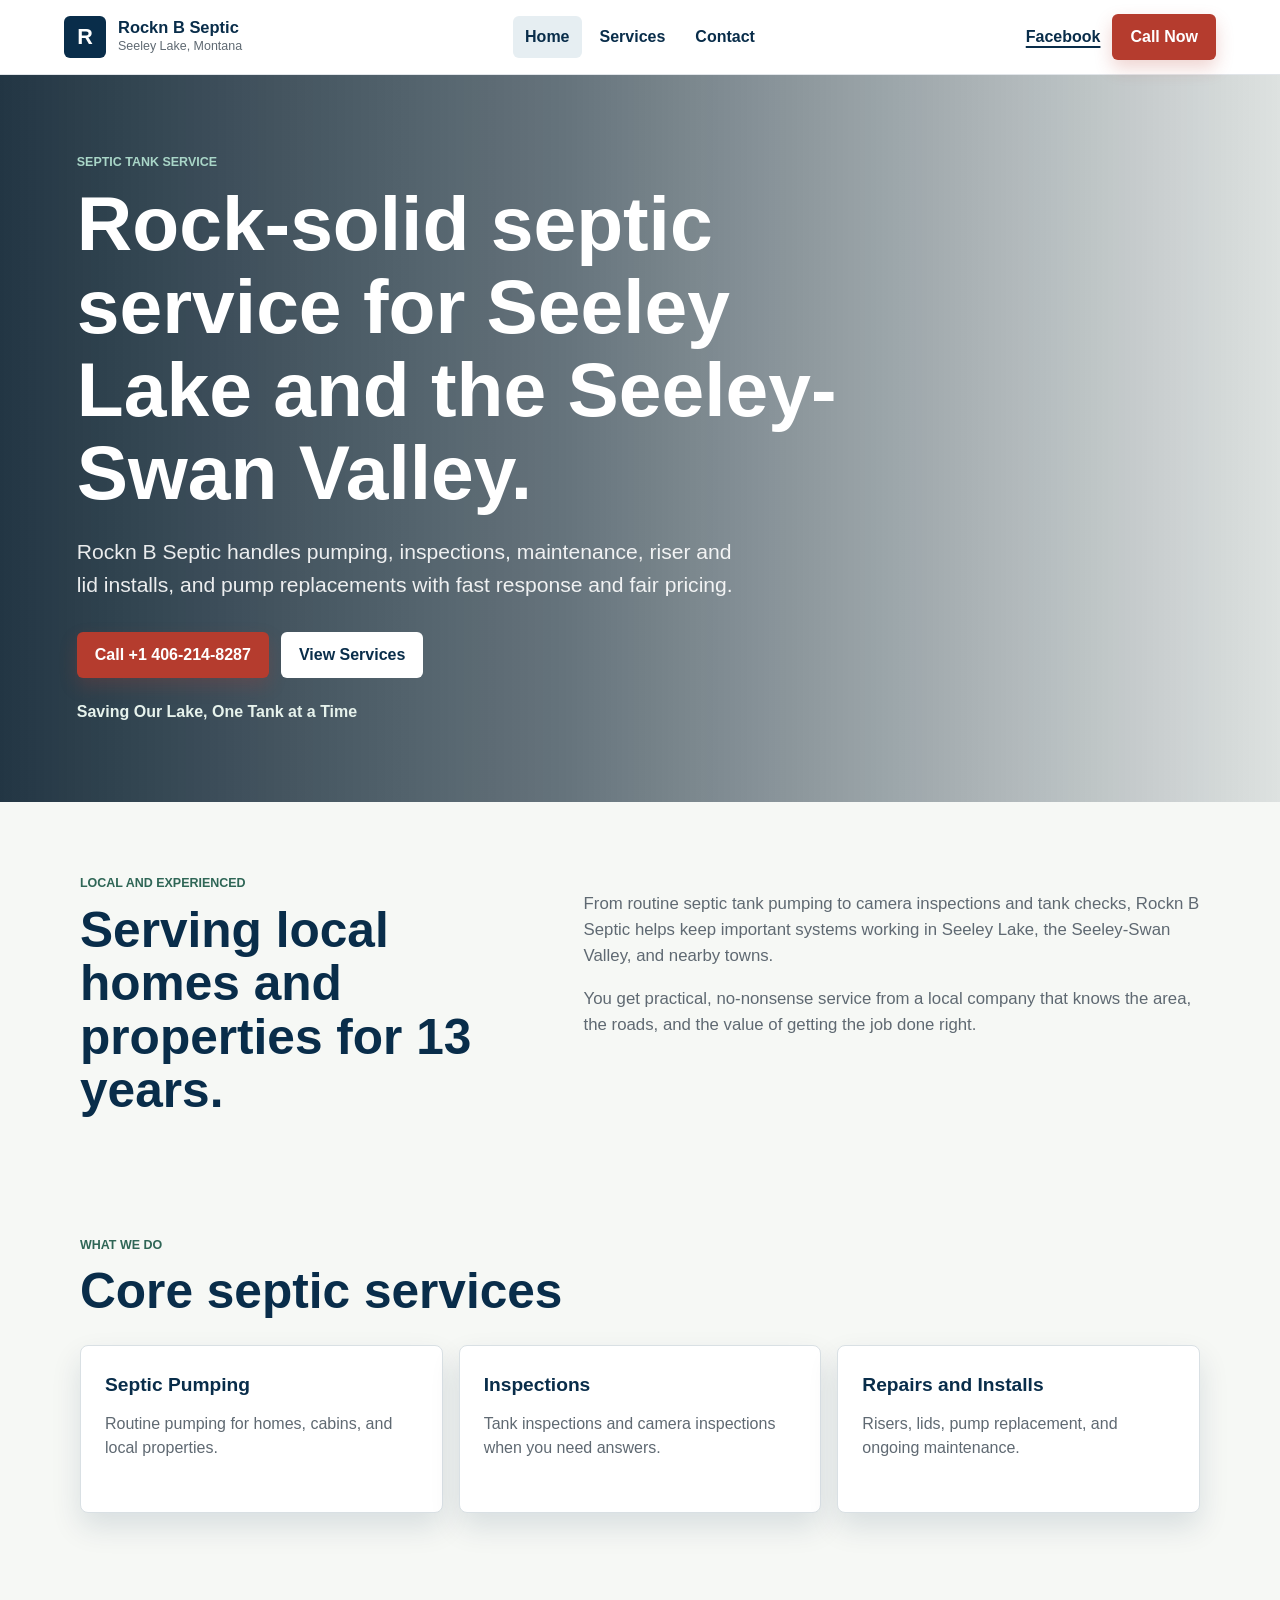
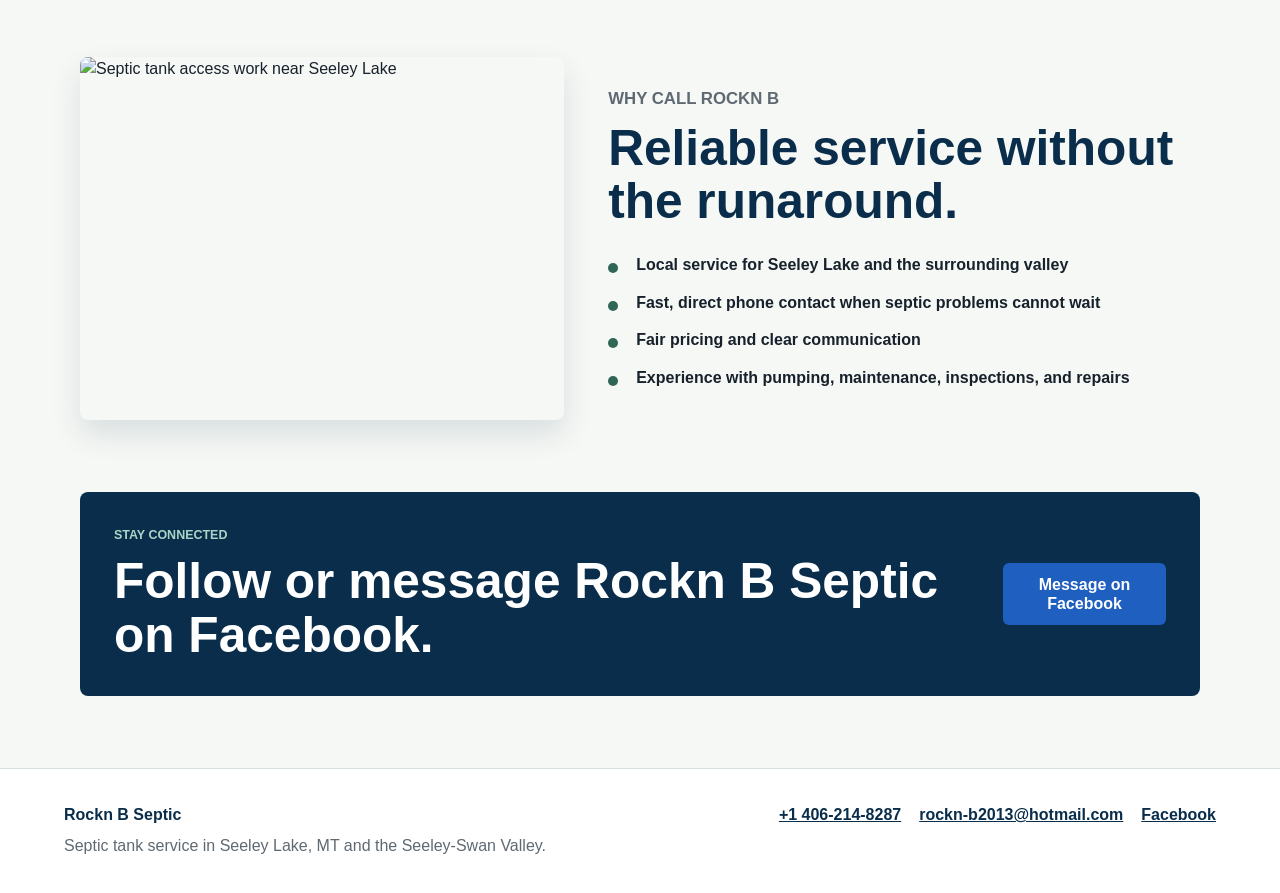
==== index.html @ ecf8ddfc "Add files via upload" ====
<!doctype html>
<html lang="en">
  <head>
    <meta charset="utf-8">
    <meta name="viewport" content="width=device-width, initial-scale=1">
    <meta
      name="description"
      content="Rockn B Septic provides septic tank pumping, inspections, maintenance, riser and lid installation, and pump replacement in Seeley Lake and the Seeley-Swan Valley."
    >
    <title>Rockn B Septic | Septic Tank Service in Seeley Lake, MT</title>
    <link rel="stylesheet" href="styles.css">
  </head>
  <body>
    <header class="site-header">
      <a class="brand" href="index.html" aria-label="Rockn B Septic home">
        <span class="brand-mark">R</span>
        <span>
          <strong>Rockn B Septic</strong>
          <small>Seeley Lake, Montana</small>
        </span>
      </a>
      <nav class="main-nav" aria-label="Main navigation">
        <a href="index.html" aria-current="page">Home</a>
        <a href="services.html">Services</a>
        <a href="contact.html">Contact</a>
      </nav>
      <div class="header-actions">
        <a class="text-link" href="https://www.facebook.com/profile.php?id=61587098224537">Facebook</a>
        <a class="button button-call" href="tel:+14062148287">Call Now</a>
      </div>
    </header>

    <main>
      <section class="hero">
        <div class="hero-content">
          <p class="eyebrow">Septic Tank Service</p>
          <h1>Rock-solid septic service for Seeley Lake and the Seeley-Swan Valley.</h1>
          <p class="hero-copy">
            Rockn B Septic handles pumping, inspections, maintenance, riser and lid installs,
            and pump replacements with fast response and fair pricing.
          </p>
          <div class="hero-actions">
            <a class="button button-call" href="tel:+14062148287">Call +1 406-214-8287</a>
            <a class="button button-secondary" href="services.html">View Services</a>
          </div>
          <p class="hero-note">Saving Our Lake, One Tank at a Time</p>
        </div>
      </section>

      <section class="section section-intro">
        <div class="section-grid">
          <div>
            <p class="eyebrow">Local and experienced</p>
            <h2>Serving local homes and properties for 13 years.</h2>
          </div>
          <div class="intro-copy">
            <p>
              From routine septic tank pumping to camera inspections and tank checks, Rockn B
              Septic helps keep important systems working in Seeley Lake, the Seeley-Swan Valley,
              and nearby towns.
            </p>
            <p>
              You get practical, no-nonsense service from a local company that knows the area,
              the roads, and the value of getting the job done right.
            </p>
          </div>
        </div>
      </section>

      <section class="section">
        <div class="section-heading">
          <p class="eyebrow">What we do</p>
          <h2>Core septic services</h2>
        </div>
        <div class="service-strip">
          <a class="service-tile" href="services.html#pumping">
            <strong>Septic Pumping</strong>
            <span>Routine pumping for homes, cabins, and local properties.</span>
          </a>
          <a class="service-tile" href="services.html#inspections">
            <strong>Inspections</strong>
            <span>Tank inspections and camera inspections when you need answers.</span>
          </a>
          <a class="service-tile" href="services.html#repairs">
            <strong>Repairs and Installs</strong>
            <span>Risers, lids, pump replacement, and ongoing maintenance.</span>
          </a>
        </div>
      </section>

      <section class="section split-section">
        <div class="photo-panel">
          <img src="assets/tank-work.jpg" alt="Septic tank access work near Seeley Lake">
        </div>
        <div class="split-copy">
          <p class="eyebrow">Why call Rockn B</p>
          <h2>Reliable service without the runaround.</h2>
          <ul class="check-list">
            <li>Local service for Seeley Lake and the surrounding valley</li>
            <li>Fast, direct phone contact when septic problems cannot wait</li>
            <li>Fair pricing and clear communication</li>
            <li>Experience with pumping, maintenance, inspections, and repairs</li>
          </ul>
        </div>
      </section>

      <section class="section facebook-band">
        <div>
          <p class="eyebrow">Stay connected</p>
          <h2>Follow or message Rockn B Septic on Facebook.</h2>
        </div>
        <a class="button button-facebook" href="https://www.facebook.com/profile.php?id=61587098224537">
          Message on Facebook
        </a>
      </section>
    </main>

    <footer class="site-footer">
      <div>
        <strong>Rockn B Septic</strong>
        <p>Septic tank service in Seeley Lake, MT and the Seeley-Swan Valley.</p>
      </div>
      <div class="footer-links">
        <a href="tel:+14062148287">+1 406-214-8287</a>
        <a href="mailto:rockn-b2013@hotmail.com">rockn-b2013@hotmail.com</a>
        <a href="https://www.facebook.com/profile.php?id=61587098224537">Facebook</a>
      </div>
    </footer>
  </body>
</html>
---- styles.css ----
:root {
  --navy: #092d4a;
  --navy-2: #123f63;
  --red: #b53c2e;
  --red-dark: #8f2d25;
  --green: #2f6656;
  --ink: #17212b;
  --muted: #5f6972;
  --line: #d9e0e4;
  --paper: #f6f8f5;
  --white: #ffffff;
  --shadow: 0 14px 30px rgba(9, 45, 74, 0.12);
}

* {
  box-sizing: border-box;
}

html {
  scroll-behavior: smooth;
}

body {
  margin: 0;
  background: var(--paper);
  color: var(--ink);
  font-family: Arial, Helvetica, sans-serif;
  font-size: 16px;
  line-height: 1.55;
}

img {
  display: block;
  max-width: 100%;
}

a {
  color: inherit;
}

.site-header {
  position: sticky;
  top: 0;
  z-index: 10;
  display: grid;
  grid-template-columns: minmax(220px, 1fr) auto minmax(210px, 1fr);
  align-items: center;
  gap: 24px;
  padding: 14px clamp(18px, 5vw, 64px);
  border-bottom: 1px solid rgba(9, 45, 74, 0.12);
  background: rgba(255, 255, 255, 0.96);
  backdrop-filter: blur(12px);
}

.brand {
  display: inline-flex;
  align-items: center;
  gap: 12px;
  text-decoration: none;
  min-width: 0;
}

.brand-mark {
  display: inline-grid;
  width: 42px;
  height: 42px;
  place-items: center;
  flex: 0 0 auto;
  border-radius: 6px;
  background: var(--navy);
  color: var(--white);
  font-size: 1.35rem;
  font-weight: 800;
}

.brand strong,
.brand small {
  display: block;
}

.brand strong {
  color: var(--navy);
  font-size: 1.03rem;
  line-height: 1.15;
}

.brand small {
  color: var(--muted);
  font-size: 0.78rem;
}

.main-nav {
  display: flex;
  align-items: center;
  justify-content: center;
  gap: 6px;
}

.main-nav a {
  padding: 9px 12px;
  border-radius: 6px;
  color: var(--navy);
  font-weight: 700;
  text-decoration: none;
}

.main-nav a:hover,
.main-nav a[aria-current="page"] {
  background: #e6eef2;
}

.header-actions {
  display: flex;
  align-items: center;
  justify-content: flex-end;
  gap: 12px;
}

.text-link {
  color: var(--navy);
  font-weight: 700;
  text-decoration: underline;
  text-decoration-thickness: 2px;
  text-underline-offset: 4px;
}

.button {
  display: inline-flex;
  min-height: 46px;
  align-items: center;
  justify-content: center;
  gap: 8px;
  border: 0;
  border-radius: 6px;
  padding: 12px 18px;
  font-weight: 800;
  line-height: 1.2;
  text-align: center;
  text-decoration: none;
}

.button-call {
  background: var(--red);
  color: var(--white);
  box-shadow: 0 8px 18px rgba(181, 60, 46, 0.22);
}

.button-call:hover {
  background: var(--red-dark);
}

.button-secondary {
  background: var(--white);
  color: var(--navy);
}

.button-facebook {
  background: #1f5fbf;
  color: var(--white);
}

.hero {
  min-height: min(650px, calc(100vh - 74px));
  display: flex;
  align-items: center;
  padding: 78px clamp(22px, 6vw, 78px);
  background:
    linear-gradient(90deg, rgba(5, 27, 43, 0.88), rgba(5, 27, 43, 0.6) 44%, rgba(5, 27, 43, 0.1)),
    url("assets/truck.jpg") center / cover;
  color: var(--white);
}

.hero-content {
  width: min(760px, 100%);
}

.eyebrow {
  margin: 0 0 10px;
  color: var(--green);
  font-size: 0.78rem;
  font-weight: 900;
  letter-spacing: 0;
  text-transform: uppercase;
}

.hero .eyebrow,
.page-hero .eyebrow {
  color: #a9d6c8;
}

h1,
h2,
h3,
p {
  overflow-wrap: anywhere;
}

h1,
h2 {
  margin: 0;
  color: var(--navy);
  line-height: 1.08;
}

.hero h1 {
  color: var(--white);
  font-size: clamp(2.35rem, 6vw, 5rem);
  max-width: 820px;
}

.hero-copy {
  max-width: 680px;
  margin: 22px 0 0;
  color: rgba(255, 255, 255, 0.9);
  font-size: clamp(1.05rem, 2vw, 1.32rem);
}

.hero-actions {
  display: flex;
  flex-wrap: wrap;
  gap: 12px;
  margin-top: 30px;
}

.hero-note {
  margin: 22px 0 0;
  color: #e6f2ec;
  font-weight: 800;
}

.section {
  width: min(1120px, calc(100% - 40px));
  margin: 0 auto;
  padding: 72px 0;
}

.section-intro {
  padding-bottom: 46px;
}

.section-grid {
  display: grid;
  grid-template-columns: minmax(0, 0.85fr) minmax(0, 1.15fr);
  gap: 48px;
  align-items: start;
}

.section h2,
.page-hero h1 {
  font-size: clamp(2rem, 4vw, 3.1rem);
}

.intro-copy p,
.split-copy p,
.page-hero p,
.contact-card p,
.map-note p,
.cta-panel p {
  color: var(--muted);
  font-size: 1.05rem;
}

.section-heading {
  max-width: 700px;
  margin-bottom: 26px;
}

.service-strip {
  display: grid;
  grid-template-columns: repeat(3, minmax(0, 1fr));
  gap: 16px;
}

.service-tile,
.service-card,
.contact-card {
  border: 1px solid var(--line);
  border-radius: 8px;
  background: var(--white);
  box-shadow: var(--shadow);
}

.service-tile {
  min-height: 168px;
  padding: 24px;
  text-decoration: none;
}

.service-tile strong,
.service-tile span {
  display: block;
}

.service-tile strong {
  color: var(--navy);
  font-size: 1.2rem;
}

.service-tile span {
  margin-top: 12px;
  color: var(--muted);
}

.split-section {
  display: grid;
  grid-template-columns: minmax(0, 0.9fr) minmax(0, 1.1fr);
  gap: 44px;
  align-items: center;
}

.photo-panel {
  overflow: hidden;
  border-radius: 8px;
  box-shadow: var(--shadow);
}

.photo-panel img {
  width: 100%;
  aspect-ratio: 4 / 3;
  object-fit: cover;
}

.check-list {
  display: grid;
  gap: 13px;
  margin: 24px 0 0;
  padding: 0;
  list-style: none;
}

.check-list li {
  position: relative;
  padding-left: 28px;
  color: var(--ink);
  font-weight: 700;
}

.check-list li::before {
  position: absolute;
  left: 0;
  top: 0.62em;
  width: 10px;
  height: 10px;
  border-radius: 50%;
  background: var(--green);
  content: "";
}

.facebook-band,
.cta-panel,
.map-note {
  display: flex;
  align-items: center;
  justify-content: space-between;
  gap: 28px;
  margin-bottom: 72px;
  border-radius: 8px;
  padding: 34px;
  background: var(--navy);
  color: var(--white);
}

.facebook-band h2,
.cta-panel h2,
.map-note h2 {
  color: var(--white);
}

.facebook-band .eyebrow,
.cta-panel .eyebrow,
.map-note .eyebrow {
  color: #a9d6c8;
}

.cta-panel p,
.map-note p {
  max-width: 640px;
  color: rgba(255, 255, 255, 0.78);
}

.page-hero {
  padding: 78px clamp(22px, 6vw, 78px);
  background:
    linear-gradient(90deg, rgba(9, 45, 74, 0.92), rgba(9, 45, 74, 0.72)),
    url("assets/truck.jpg") center / cover;
  color: var(--white);
}

.page-hero h1 {
  max-width: 860px;
  color: var(--white);
}

.page-hero p {
  max-width: 740px;
  margin: 18px 0 26px;
  color: rgba(255, 255, 255, 0.86);
}

.compact-hero {
  background:
    linear-gradient(90deg, rgba(9, 45, 74, 0.94), rgba(18, 63, 99, 0.76)),
    url("assets/tank-work.jpg") center / cover;
}

.services-grid {
  display: grid;
  grid-template-columns: repeat(3, minmax(0, 1fr));
  gap: 18px;
}

.service-card {
  min-height: 260px;
  padding: 26px;
}

.service-number {
  color: var(--red);
  font-weight: 900;
}

.service-card h2 {
  margin-top: 16px;
  font-size: 1.45rem;
}

.service-card p {
  color: var(--muted);
}

.contact-layout {
  display: grid;
  grid-template-columns: minmax(0, 1.05fr) minmax(0, 0.95fr);
  gap: 18px;
}

.contact-card {
  padding: 28px;
}

.primary-contact {
  background: var(--navy);
  color: var(--white);
}

.primary-contact h2 {
  color: var(--white);
}

.primary-contact p {
  color: rgba(255, 255, 255, 0.78);
}

.large-phone {
  display: inline-block;
  margin: 18px 0;
  color: #ffffff;
  font-size: clamp(2rem, 5vw, 3.5rem);
  font-weight: 900;
  line-height: 1;
  text-decoration: none;
}

.contact-list {
  display: grid;
  gap: 2px;
  margin: 20px 0 0;
}

.contact-list dt {
  margin-top: 18px;
  color: var(--green);
  font-weight: 900;
}

.contact-list dt:first-child {
  margin-top: 0;
}

.contact-list dd {
  margin: 0;
  color: var(--ink);
  font-weight: 700;
}

.contact-list a {
  color: var(--navy);
}

.social-card {
  grid-column: 1 / -1;
  display: flex;
  align-items: center;
  justify-content: space-between;
  gap: 20px;
}

.social-card p {
  max-width: 680px;
}

.map-note {
  background: var(--green);
}

.site-footer {
  display: flex;
  align-items: flex-start;
  justify-content: space-between;
  gap: 32px;
  padding: 34px clamp(18px, 5vw, 64px);
  border-top: 1px solid var(--line);
  background: var(--white);
}

.site-footer strong {
  color: var(--navy);
}

.site-footer p {
  margin: 6px 0 0;
  color: var(--muted);
}

.footer-links {
  display: flex;
  flex-wrap: wrap;
  justify-content: flex-end;
  gap: 10px 18px;
}

.footer-links a {
  color: var(--navy);
  font-weight: 800;
}

@media (max-width: 900px) {
  .site-header {
    grid-template-columns: 1fr;
    gap: 12px;
  }

  .main-nav {
    justify-content: flex-start;
    overflow-x: auto;
  }

  .header-actions {
    justify-content: flex-start;
  }

  .hero {
    min-height: 560px;
    background:
      linear-gradient(90deg, rgba(5, 27, 43, 0.9), rgba(5, 27, 43, 0.68)),
      url("assets/truck.jpg") center / cover;
  }

  .section-grid,
  .split-section,
  .contact-layout {
    grid-template-columns: 1fr;
  }

  .service-strip,
  .services-grid {
    grid-template-columns: 1fr;
  }

  .facebook-band,
  .cta-panel,
  .map-note,
  .social-card,
  .site-footer {
    align-items: flex-start;
    flex-direction: column;
  }

  .footer-links {
    justify-content: flex-start;
  }
}

@media (max-width: 560px) {
  .site-header {
    padding: 12px 16px;
  }

  .brand-mark {
    width: 38px;
    height: 38px;
  }

  .main-nav a {
    padding: 8px 10px;
  }

  .header-actions {
    width: 100%;
  }

  .header-actions .button {
    flex: 1;
  }

  .hero,
  .page-hero {
    padding: 54px 20px;
  }

  .hero {
    min-height: min(540px, calc(100vh - 132px));
  }

  .hero-actions .button,
  .facebook-band .button,
  .cta-panel .button,
  .social-card .button {
    width: 100%;
  }

  .section {
    width: min(100% - 28px, 1120px);
    padding: 50px 0;
  }

  .facebook-band,
  .cta-panel,
  .map-note,
  .contact-card {
    padding: 24px;
  }
}
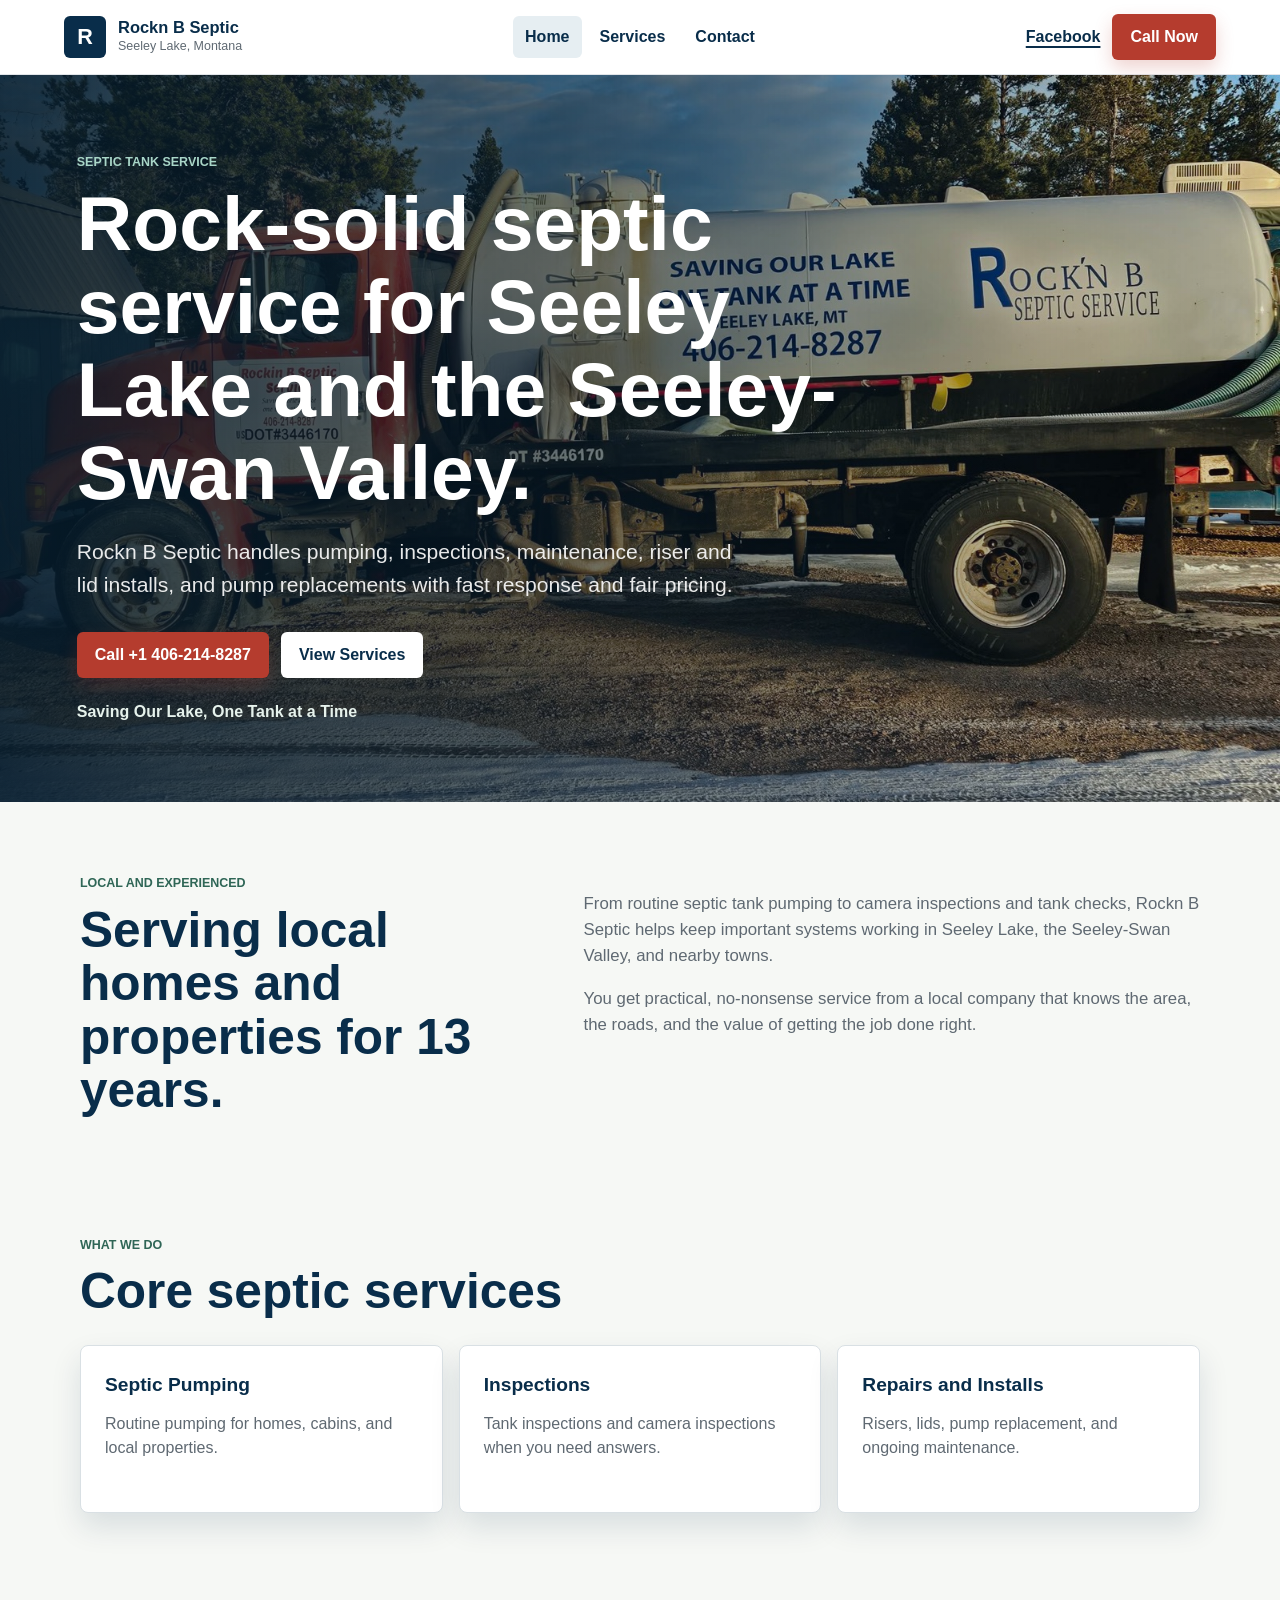
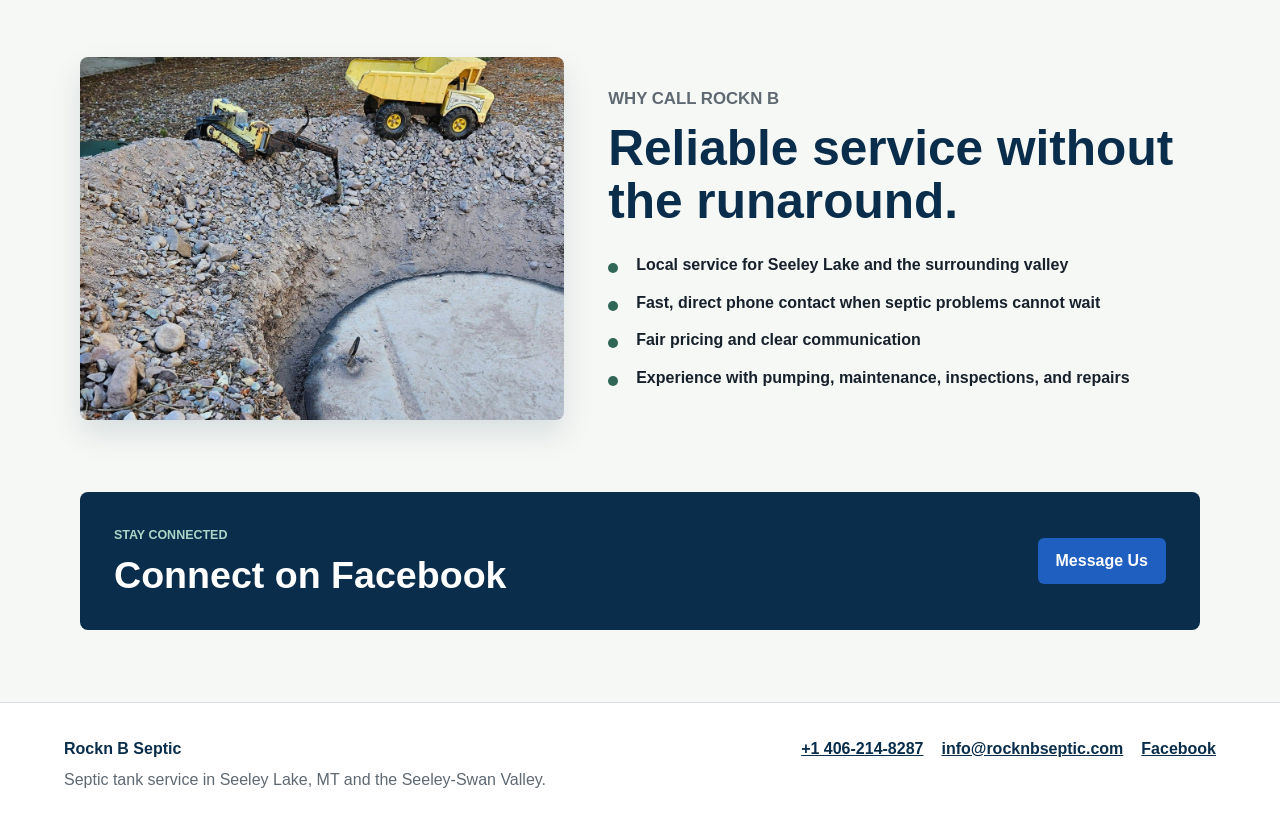
==== commit a17289f3: "Add files via upload" ====
--- a/index.html
+++ b/index.html
@@ -107,10 +107,10 @@
       <section class="section facebook-band">
         <div>
           <p class="eyebrow">Stay connected</p>
-          <h2>Follow or message Rockn B Septic on Facebook.</h2>
+          <h2>Connect on Facebook</h2>
         </div>
         <a class="button button-facebook" href="https://www.facebook.com/profile.php?id=61587098224537">
-          Message on Facebook
+          Message Us
         </a>
       </section>
     </main>
@@ -122,7 +122,7 @@
       </div>
       <div class="footer-links">
         <a href="tel:+14062148287">+1 406-214-8287</a>
-        <a href="mailto:rockn-b2013@hotmail.com">rockn-b2013@hotmail.com</a>
+        <a href="mailto:info@rocknbseptic.com">info@rocknbseptic.com</a>
         <a href="https://www.facebook.com/profile.php?id=61587098224537">Facebook</a>
       </div>
     </footer>
--- a/styles.css
+++ b/styles.css
@@ -137,6 +137,7 @@
   line-height: 1.2;
   text-align: center;
   text-decoration: none;
+  white-space: nowrap;
 }
 
 .button-call {
@@ -157,6 +158,7 @@
 .button-facebook {
   background: #1f5fbf;
   color: var(--white);
+  flex: 0 0 auto;
 }
 
 .hero {
@@ -192,7 +194,7 @@
 h2,
 h3,
 p {
-  overflow-wrap: anywhere;
+  overflow-wrap: break-word;
 }
 
 h1,
@@ -366,6 +368,10 @@
   color: var(--white);
 }
 
+.facebook-band h2 {
+  font-size: clamp(1.6rem, 3vw, 2.35rem);
+}
+
 .facebook-band .eyebrow,
 .cta-panel .eyebrow,
 .map-note .eyebrow {
@@ -481,6 +487,7 @@
   margin: 0;
   color: var(--ink);
   font-weight: 700;
+  overflow-wrap: anywhere;
 }
 
 .contact-list a {
@@ -497,6 +504,11 @@
 
 .social-card p {
   max-width: 680px;
+}
+
+.social-card h2 {
+  font-size: clamp(1.45rem, 2.4vw, 2rem);
+  white-space: nowrap;
 }
 
 .map-note {
